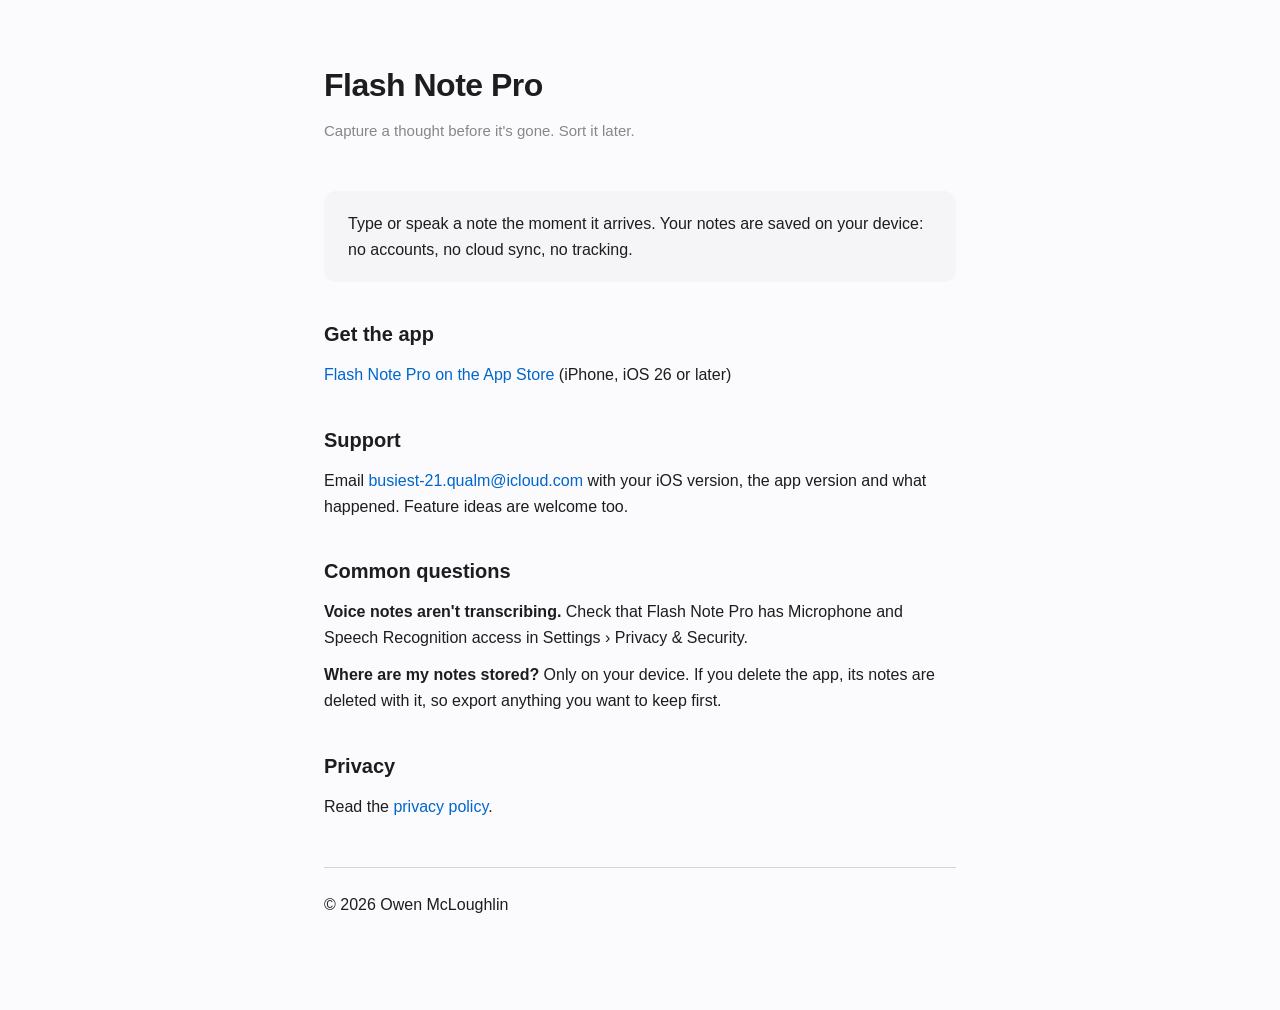
==== Flash-Note/index.html @ 5944f5c3 "App Store support and privacy pages, moved out of the app repos The app repos are going private. On " ====
<!DOCTYPE html>
<html lang="en">
<head>
    <meta charset="UTF-8">
    <meta name="viewport" content="width=device-width, initial-scale=1.0">
    <title>Flash Note Pro - Support</title>
    <style>
        * { margin: 0; padding: 0; box-sizing: border-box; }
        body {
            font-family: -apple-system, BlinkMacSystemFont, 'SF Pro Text', 'Helvetica Neue', sans-serif;
            color: #1d1d1f;
            background: #fbfbfd;
            line-height: 1.6;
            -webkit-font-smoothing: antialiased;
        }
        .container {
            max-width: 680px;
            margin: 0 auto;
            padding: 60px 24px 80px;
        }
        h1 {
            font-size: 32px;
            font-weight: 700;
            letter-spacing: -0.5px;
            margin-bottom: 8px;
        }
        .subtitle {
            font-size: 15px;
            color: #86868b;
            margin-bottom: 48px;
        }
        h2 {
            font-size: 20px;
            font-weight: 600;
            margin-top: 36px;
            margin-bottom: 12px;
        }
        p, li {
            font-size: 16px;
            color: #1d1d1f;
            margin-bottom: 12px;
        }
        ul {
            padding-left: 20px;
            margin-bottom: 12px;
        }
        li { margin-bottom: 6px; }
        .highlight {
            background: #f5f5f7;
            border-radius: 12px;
            padding: 20px 24px;
            margin: 24px 0;
        }
        .highlight p { margin-bottom: 0; }
        .footer {
            margin-top: 48px;
            padding-top: 24px;
            border-top: 1px solid #d2d2d7;
            font-size: 13px;
            color: #86868b;
        }
        a { color: #0066cc; text-decoration: none; }
        a:hover { text-decoration: underline; }
    </style>
</head>
<body>
    <div class="container">
        <h1>Flash Note Pro</h1>
        <p class="subtitle">Capture a thought before it's gone. Sort it later.</p>

        <div class="highlight">
            <p>Type or speak a note the moment it arrives. Your notes are saved on your device: no accounts, no cloud sync, no tracking.</p>
        </div>

        <h2>Get the app</h2>
        <p><a href="https://apps.apple.com/app/id6759323134">Flash Note Pro on the App Store</a> (iPhone, iOS 26 or later)</p>

        <h2>Support</h2>
        <p>Email <a href="mailto:busiest-21.qualm@icloud.com">busiest-21.qualm@icloud.com</a> with your iOS version, the app version and what happened. Feature ideas are welcome too.</p>

        <h2>Common questions</h2>
        <p><strong>Voice notes aren't transcribing.</strong> Check that Flash Note Pro has Microphone and Speech Recognition access in Settings &rsaquo; Privacy &amp; Security.</p>
        <p><strong>Where are my notes stored?</strong> Only on your device. If you delete the app, its notes are deleted with it, so export anything you want to keep first.</p>

        <h2>Privacy</h2>
        <p>Read the <a href="privacy-policy.html">privacy policy</a>.</p>

        <div class="footer">
            <p>&copy; 2026 Owen McLoughlin</p>
        </div>
    </div>
</body>
</html>
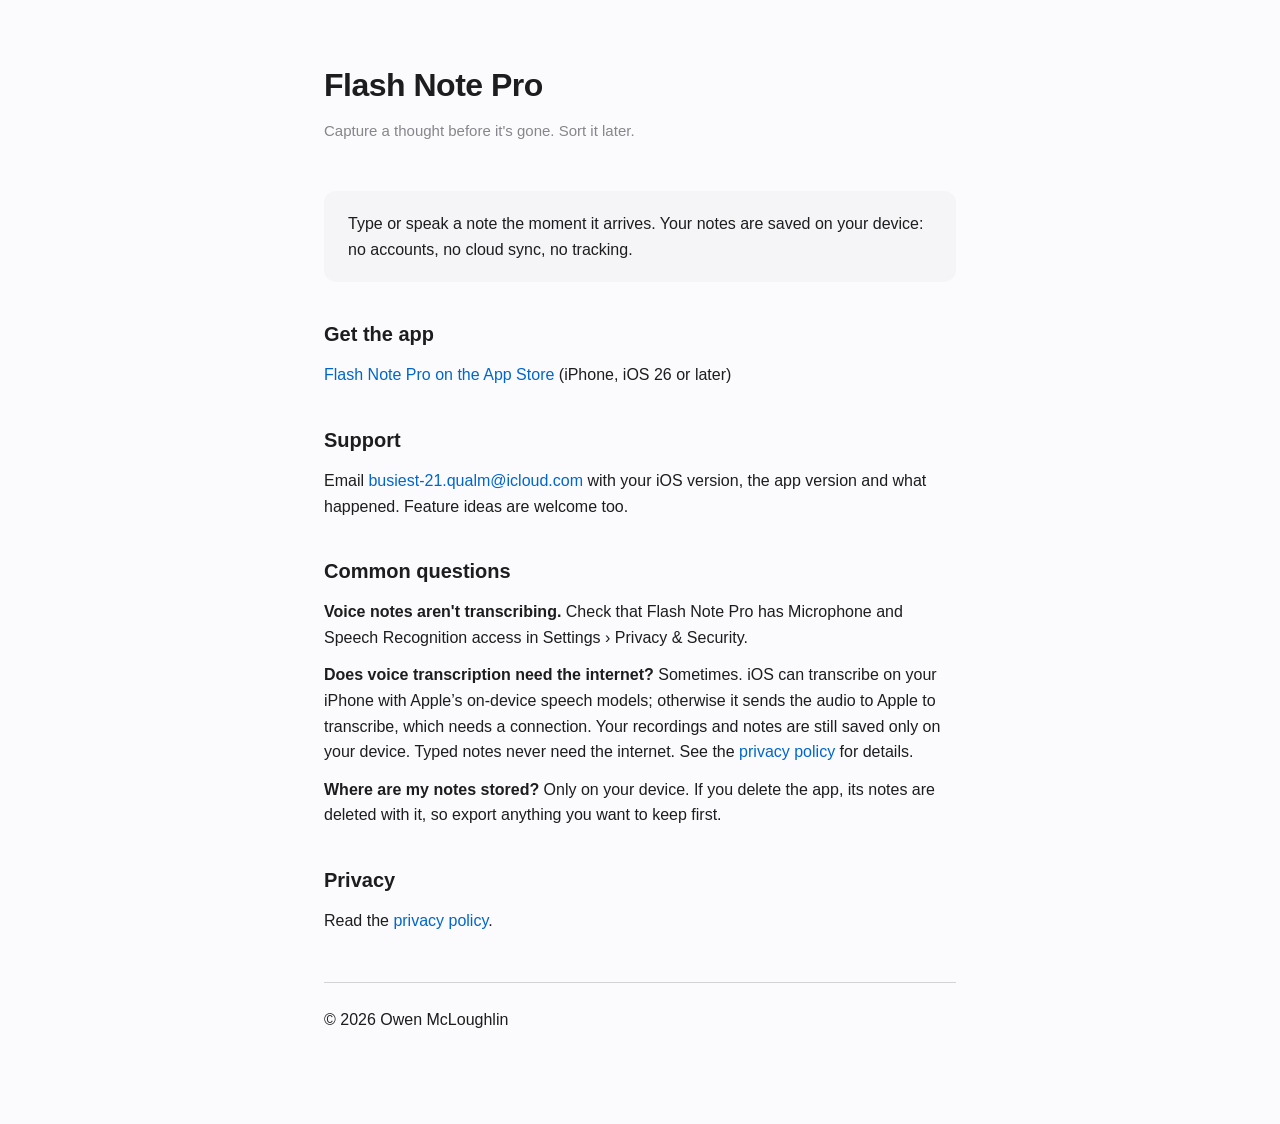
==== commit 778e37b6: "Flash Note support page: FAQ on whether voice transcription needs the internet Same text as Flash-No" ====
--- a/Flash-Note/index.html
+++ b/Flash-Note/index.html
@@ -80,6 +80,7 @@
 
         <h2>Common questions</h2>
         <p><strong>Voice notes aren't transcribing.</strong> Check that Flash Note Pro has Microphone and Speech Recognition access in Settings &rsaquo; Privacy &amp; Security.</p>
+        <p><strong>Does voice transcription need the internet?</strong> Sometimes. iOS can transcribe on your iPhone with Apple&rsquo;s on-device speech models; otherwise it sends the audio to Apple to transcribe, which needs a connection. Your recordings and notes are still saved only on your device. Typed notes never need the internet. See the <a href="privacy-policy.html">privacy policy</a> for details.</p>
         <p><strong>Where are my notes stored?</strong> Only on your device. If you delete the app, its notes are deleted with it, so export anything you want to keep first.</p>
 
         <h2>Privacy</h2>
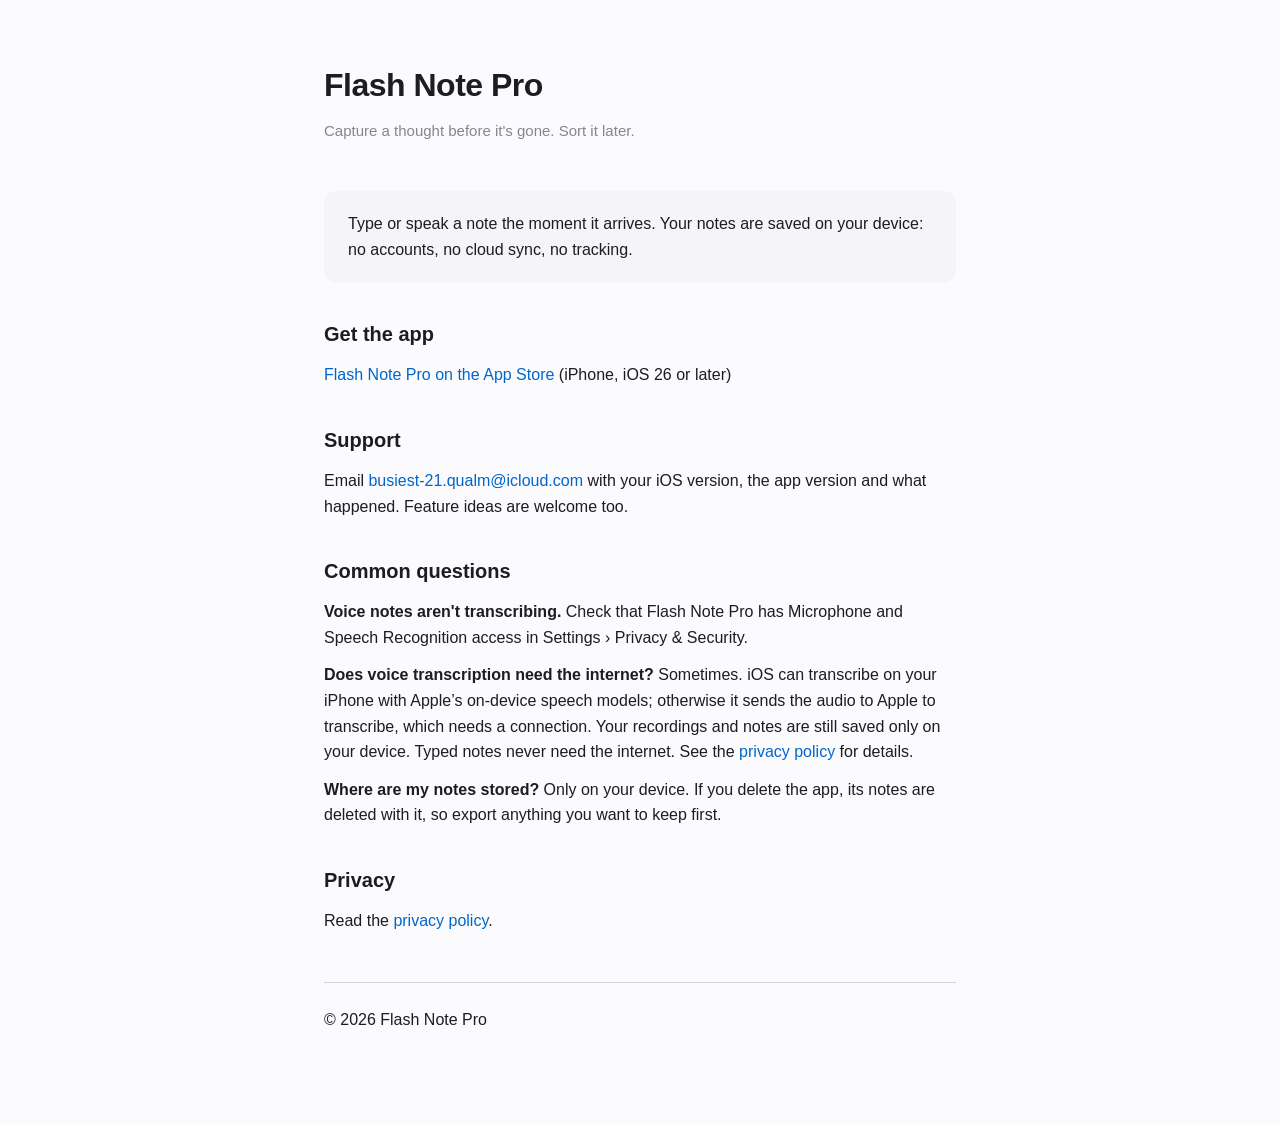
==== commit c547ee24: "Flash Note support page: footer says Flash Note Pro Same text as Flash-Note docs/index.html.  Co-Aut" ====
--- a/Flash-Note/index.html
+++ b/Flash-Note/index.html
@@ -87,7 +87,7 @@
         <p>Read the <a href="privacy-policy.html">privacy policy</a>.</p>
 
         <div class="footer">
-            <p>&copy; 2026 Owen McLoughlin</p>
+            <p>&copy; 2026 Flash Note Pro</p>
         </div>
     </div>
 </body>
